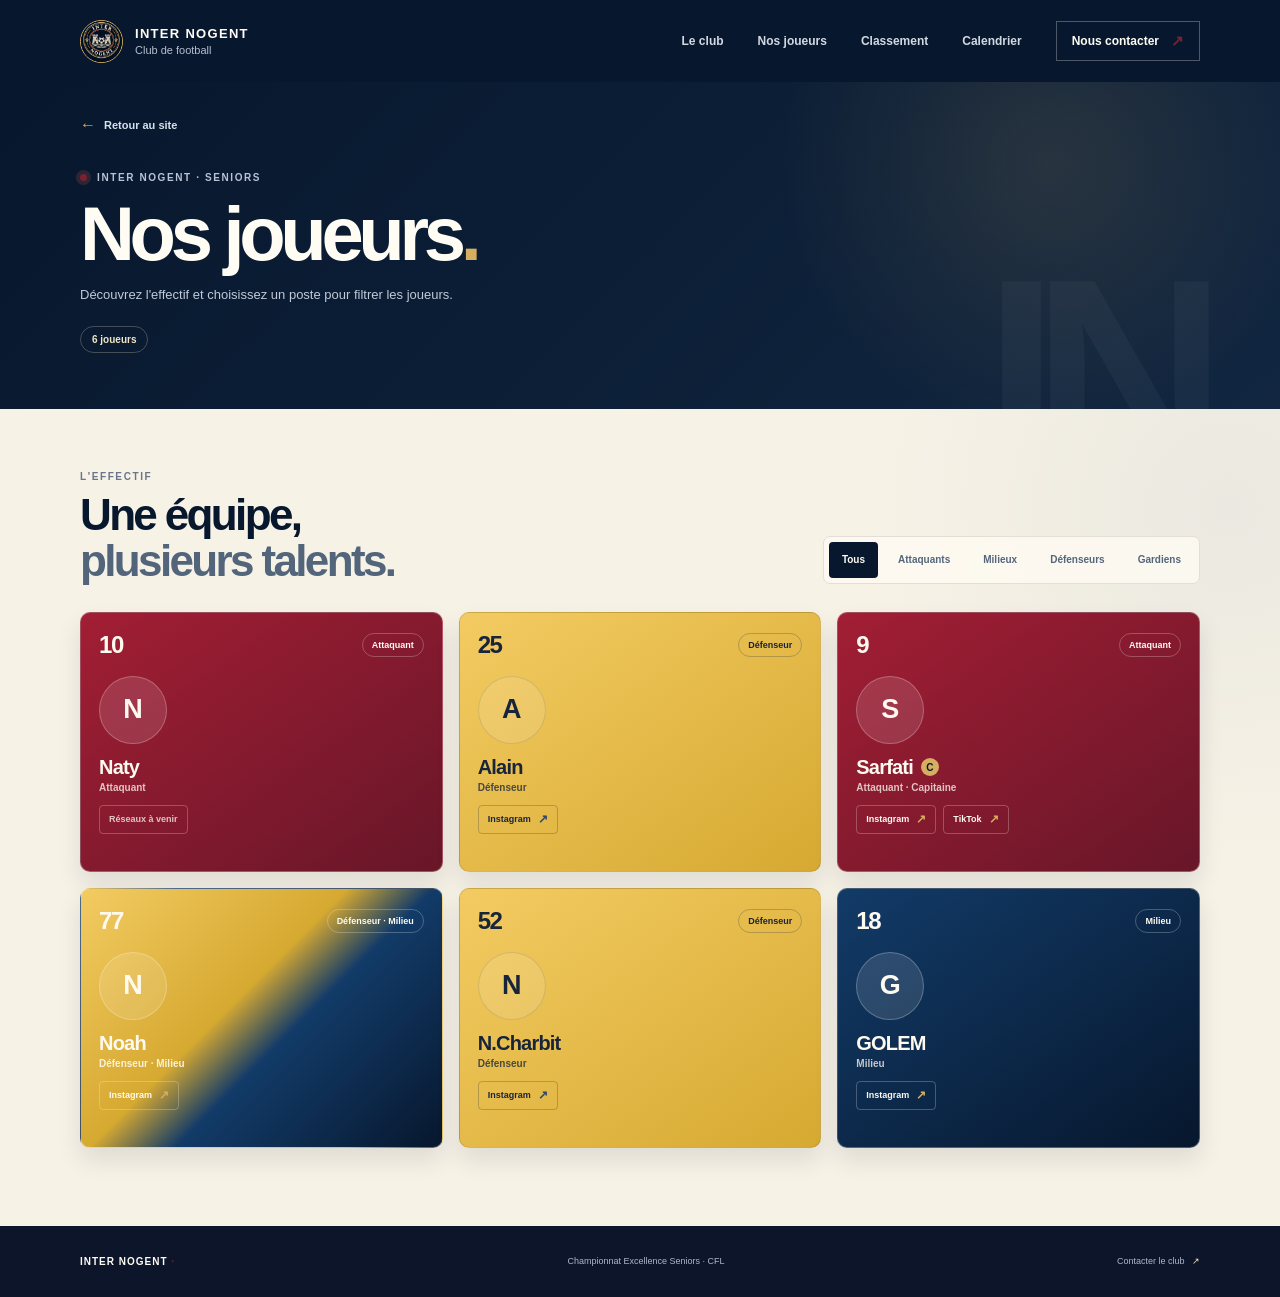
==== joueurs.html @ 614db9bd "Initial commit" ====
<!doctype html>
<html lang="fr">
  <head>
    <meta charset="utf-8" />
    <meta name="viewport" content="width=device-width, initial-scale=1" />
    <meta name="theme-color" content="#07172d" />
    <meta
      name="description"
      content="Découvrez les joueurs de l'Inter Nogent et filtrez l'effectif par poste."
    />
    <title>Nos joueurs — Inter Nogent</title>
    <link rel="stylesheet" href="styles.css" />
    <link rel="stylesheet" href="joueurs.css" />
    <script src="joueurs.js" defer></script>
  </head>
  <body>
    <header class="site-header">
      <div class="container header-content">
        <a class="brand" href="index.html#accueil" aria-label="Inter Nogent, accueil">
          <img class="brand-mark" src="image.png" alt="" />
          <span class="brand-copy">
            <span class="brand-name">INTER NOGENT</span>
            <span class="brand-caption">Club de football</span>
          </span>
        </a>
        <nav class="desktop-nav" aria-label="Navigation principale">
          <a href="index.html#club">Le club</a>
          <a href="joueurs.html" aria-current="page">Nos joueurs</a>
          <a href="index.html#classement">Classement</a>
          <a href="index.html#calendrier">Calendrier</a>
          <a class="nav-contact" href="index.html#contact">Nous contacter <span aria-hidden="true">↗</span></a>
        </nav>
        <details class="mobile-menu">
          <summary aria-label="Ouvrir le menu de navigation">
            <span></span>
            <span></span>
          </summary>
          <nav aria-label="Navigation mobile">
            <a href="index.html#club">Le club</a>
            <a href="joueurs.html" aria-current="page">Nos joueurs</a>
            <a href="index.html#classement">Classement</a>
            <a href="index.html#calendrier">Calendrier</a>
            <a href="index.html#contact">Nous contacter</a>
          </nav>
        </details>
      </div>
    </header>

    <main class="players-page">
      <section class="players-hero">
        <div class="container players-hero-content">
          <a class="players-back-link" href="index.html#accueil">
            <span aria-hidden="true">←</span> Retour au site
          </a>
          <p class="eyebrow"><span class="live-dot"></span> Inter Nogent · Seniors</p>
          <h1>Nos joueurs<span>.</span></h1>
          <p>Découvrez l'effectif et choisissez un poste pour filtrer les joueurs.</p>
          <span class="players-count" id="players-count">6 joueurs</span>
        </div>
        <div class="players-hero-decoration" aria-hidden="true">IN</div>
      </section>

      <section class="players-section" aria-labelledby="players-title">
        <div class="container">
          <div class="players-section-heading">
            <div>
              <p class="eyebrow eyebrow-dark">L'effectif</p>
              <h2 id="players-title">Une équipe,<br /><span>plusieurs talents.</span></h2>
            </div>
            <div class="player-filters" role="group" aria-label="Filtrer les joueurs par poste">
              <button class="player-filter is-active" type="button" data-filter="tous" aria-pressed="true">Tous</button>
              <button class="player-filter" type="button" data-filter="attaquant" aria-pressed="false">Attaquants</button>
              <button class="player-filter" type="button" data-filter="milieu" aria-pressed="false">Milieux</button>
              <button class="player-filter" type="button" data-filter="defenseur" aria-pressed="false">Défenseurs</button>
              <button class="player-filter" type="button" data-filter="gardien" aria-pressed="false">Gardiens</button>
            </div>
          </div>
          <p class="players-status sr-only" id="players-status" aria-live="polite">6 joueurs affichés.</p>

          <div class="players-grid" id="players-grid">
            <article class="player-card player-card--attacker" data-positions="attaquant">
              <div class="player-card-top">
                <span class="player-number">10</span>
                <span class="player-position">Attaquant</span>
              </div>
              <div class="player-portrait" aria-hidden="true"><span>N</span></div>
              <h3>Naty</h3>
              <p class="player-role">Attaquant</p>
              <div class="player-socials" aria-label="Réseaux sociaux">
                <span class="player-social-unavailable">Réseaux à venir</span>
              </div>
            </article>

            <article class="player-card player-card--defender" data-positions="defenseur">
              <div class="player-card-top">
                <span class="player-number">25</span>
                <span class="player-position">Défenseur</span>
              </div>
              <div class="player-portrait" aria-hidden="true"><span>A</span></div>
              <h3>Alain</h3>
              <p class="player-role">Défenseur</p>
              <div class="player-socials" aria-label="Réseaux sociaux">
                <a href="https://www.instagram.com/august1.94?hvrq=MWEwMHJsaXF1dmt5ZA==" target="_blank" rel="noopener noreferrer">Instagram <span aria-hidden="true">↗</span></a>
              </div>
            </article>

            <article class="player-card player-card--attacker" data-positions="attaquant">
              <div class="player-card-top">
                <span class="player-number">9</span>
                <span class="player-position">Attaquant</span>
              </div>
              <div class="player-portrait" aria-hidden="true"><span>S</span></div>
              <h3>Sarfati <span class="captain-mark" aria-label="Capitaine">C</span></h3>
              <p class="player-role">Attaquant · Capitaine</p>
              <div class="player-socials" aria-label="Réseaux sociaux">
                <a href="https://www.instagram.com/nath_srft?avpt=MWNndXpia2N0cTZvZg==" target="_blank" rel="noopener noreferrer">Instagram <span aria-hidden="true">↗</span></a>
                <a href="https://www.tiktok.com/@nathan_srft?_r=1&_t=ZN-9BhXGJKfwXO" target="_blank" rel="noopener noreferrer">TikTok <span aria-hidden="true">↗</span></a>
              </div>
            </article>

            <article class="player-card player-card--hybrid" data-positions="defenseur milieu">
              <div class="player-card-top">
                <span class="player-number">77</span>
                <span class="player-position">Défenseur · Milieu</span>
              </div>
              <div class="player-portrait" aria-hidden="true"><span>N</span></div>
              <h3>Noah</h3>
              <p class="player-role">Défenseur · Milieu</p>
              <div class="player-socials" aria-label="Réseaux sociaux">
                <a href="https://www.instagram.com/noah.ctf77?jplx=ZnFvdGJ2dzB1bzVi" target="_blank" rel="noopener noreferrer">Instagram <span aria-hidden="true">↗</span></a>
              </div>
            </article>

            <article class="player-card player-card--defender" data-positions="defenseur">
              <div class="player-card-top">
                <span class="player-number">52</span>
                <span class="player-position">Défenseur</span>
              </div>
              <div class="player-portrait" aria-hidden="true"><span>N</span></div>
              <h3>N.Charbit</h3>
              <p class="player-role">Défenseur</p>
              <div class="player-socials" aria-label="Réseaux sociaux">
                <a href="https://www.instagram.com/nathan_charbit?dmpr=ZTdjbGphamVzZ2Ix" target="_blank" rel="noopener noreferrer">Instagram <span aria-hidden="true">↗</span></a>
              </div>
            </article>

            <article class="player-card player-card--midfielder" data-positions="milieu">
              <div class="player-card-top">
                <span class="player-number">18</span>
                <span class="player-position">Milieu</span>
              </div>
              <div class="player-portrait" aria-hidden="true"><span>G</span></div>
              <h3>GOLEM</h3>
              <p class="player-role">Milieu</p>
              <div class="player-socials" aria-label="Réseaux sociaux">
                <a href="https://www.instagram.com/lior.marciano.5?hvrq=cjR2ZXg3YzlvYzZr" target="_blank" rel="noopener noreferrer">Instagram <span aria-hidden="true">↗</span></a>
              </div>
            </article>
          </div>
          <p class="players-empty" id="players-empty" hidden>Aucun joueur pour ce poste pour le moment.</p>
        </div>
      </section>
    </main>

    <footer class="site-footer">
      <div class="container footer-content">
        <a class="footer-brand" href="index.html#accueil">INTER NOGENT <span>·</span></a>
        <p>Championnat Excellence Seniors · CFL</p>
        <a href="index.html#contact">Contacter le club <span aria-hidden="true">↗</span></a>
      </div>
    </footer>
  </body>
</html>
---- styles.css ----
:root {
  color-scheme: light;
  --navy: #07172d;
  --navy-soft: #112640;
  --gold: #d6ae5f;
  --cream: #f2e6c7;
  --burgundy: #7b2132;
  --blue: #426b94;
  --blue-pale: #eaf1f8;
  --paper: #f7f2e6;
  --white: #fffcf3;
  --muted: #b8ac92;
  --line: rgba(242, 230, 199, 0.16);
  --font-body: "Avenir Next", Avenir, "Segoe UI", sans-serif;
}

* {
  box-sizing: border-box;
}

html {
  scroll-behavior: smooth;
}

body {
  margin: 0;
  background: var(--paper);
  color: var(--navy);
  font-family: var(--font-body);
  -webkit-font-smoothing: antialiased;
}

a {
  color: inherit;
  text-decoration: none;
}

button,
a,
summary {
  -webkit-tap-highlight-color: transparent;
}

a:focus-visible,
button:focus-visible,
summary:focus-visible,
.table-scroll:focus-visible {
  outline: 3px solid var(--burgundy);
  outline-offset: 4px;
}

.container {
  width: min(1120px, calc(100% - 48px));
  margin-inline: auto;
}

.site-header {
  position: relative;
  z-index: 5;
  background: var(--navy);
  color: var(--white);
}

.header-content {
  display: flex;
  min-height: 82px;
  align-items: center;
  justify-content: space-between;
}

.brand {
  display: inline-flex;
  align-items: center;
  gap: 12px;
}

.brand-mark {
  display: block;
  width: 43px;
  height: 43px;
  border: 1px solid var(--gold);
  border-radius: 50%;
  object-fit: cover;
}

.brand-copy {
  display: grid;
  gap: 3px;
}

.brand-name,
.footer-brand {
  font-size: 13px;
  font-weight: 850;
  letter-spacing: 0.1em;
}

.brand-caption {
  color: #b6bfd0;
  font-size: 11px;
}

.desktop-nav {
  display: flex;
  align-items: center;
  gap: 34px;
  color: #d3d9e3;
  font-size: 12px;
  font-weight: 600;
}

.desktop-nav a,
.footer-content a {
  transition: color 160ms ease;
}

.desktop-nav a:hover,
.footer-content a:hover {
  color: var(--cream);
}

.desktop-nav .nav-contact {
  display: inline-flex;
  min-height: 40px;
  align-items: center;
  gap: 12px;
  padding: 0 15px;
  border: 1px solid rgba(255, 255, 255, 0.28);
  color: var(--white);
}

.nav-contact span {
  color: var(--burgundy);
  font-size: 15px;
}

.mobile-menu {
  display: none;
}

.hero {
  position: relative;
  overflow: hidden;
  min-height: 605px;
  background: var(--navy);
  color: var(--white);
}

.hero-content {
  position: relative;
  display: grid;
  min-height: 605px;
  grid-template-columns: 1fr 0.9fr;
  align-items: center;
  padding-top: 20px;
  padding-bottom: 90px;
}

.hero-copy {
  position: relative;
  z-index: 2;
  max-width: 520px;
  padding-top: 12px;
}

.eyebrow {
  display: flex;
  align-items: center;
  gap: 10px;
  margin: 0 0 19px;
  color: #b9c3d6;
  font-size: 10px;
  font-weight: 800;
  letter-spacing: 0.16em;
  text-transform: uppercase;
}

.live-dot {
  width: 7px;
  height: 7px;
  border-radius: 50%;
  background: var(--burgundy);
  box-shadow: 0 0 0 4px rgba(255, 118, 94, 0.14);
}

h1,
h2,
h3,
p {
  margin-top: 0;
}

.hero h1 {
  margin-bottom: 19px;
  font-size: clamp(52px, 6.7vw, 82px);
  font-weight: 850;
  letter-spacing: -0.075em;
  line-height: 0.99;
}

.hero h1 span,
.contact h2 span {
  color: var(--cream);
}

.hero-description {
  max-width: 390px;
  margin-bottom: 27px;
  color: #c1cad8;
  font-size: 14px;
  line-height: 1.8;
}

.hero-actions {
  display: flex;
  align-items: center;
  gap: 24px;
}

.button {
  display: inline-flex;
  min-height: 48px;
  align-items: center;
  justify-content: center;
  gap: 22px;
  padding: 0 18px;
  font-size: 12px;
  font-weight: 750;
  transition: transform 160ms ease, background 160ms ease;
}

.button:hover {
  transform: translateY(-2px);
}

.button-primary {
  background: var(--blue);
  color: var(--white);
}

.button-primary:hover {
  background: #527ba5;
}

.button-primary span {
  font-size: 17px;
}

.text-link {
  color: #d4dae4;
  font-size: 11px;
  font-weight: 650;
}

.text-link span {
  margin-left: 7px;
  color: var(--burgundy);
}

.hero-art {
  position: relative;
  width: min(100%, 430px);
  aspect-ratio: 1;
  justify-self: end;
  margin: -4px 15px 0 0;
  border-radius: 50%;
  background:
    radial-gradient(ellipse at 68% 77%, rgba(214, 174, 95, 0.08) 0 30%, transparent 31%),
    linear-gradient(145deg, #18304a 5%, #10233c 48%, #091a31 75%);
}

.hero-art::before,
.hero-art::after {
  position: absolute;
  content: "";
  pointer-events: none;
}

.hero-art::before {
  inset: 7%;
  border: 1px solid rgba(255, 255, 255, 0.1);
  border-radius: 50%;
}

.hero-art::after {
  right: 3%;
  bottom: 14%;
  left: 3%;
  height: 1px;
  background: rgba(255, 255, 255, 0.14);
  transform: rotate(-35deg);
}

.art-ring {
  position: absolute;
  border: 1px solid rgba(214, 174, 95, 0.3);
  border-radius: 50%;
}

.art-ring-outer {
  inset: -5%;
}

.art-ring-inner {
  inset: 18%;
  border-color: rgba(214, 174, 95, 0.15);
}

.art-sun {
  position: absolute;
  top: 13%;
  right: 15%;
  width: 54px;
  height: 54px;
  border-radius: 50%;
  background: var(--gold);
  box-shadow: 0 0 60px rgba(214, 174, 95, 0.28);
}

.hero-logo {
  position: absolute;
  top: 12%;
  left: 12%;
  width: 76%;
  height: 76%;
  border-radius: 50%;
  object-fit: cover;
  filter: drop-shadow(0 22px 18px rgba(0, 0, 0, 0.22));
}

.art-label {
  position: absolute;
  color: var(--cream);
  font-size: 8px;
  font-weight: 800;
  letter-spacing: 0.2em;
}

.art-label-top {
  top: 9%;
  left: 21%;
}

.art-label-bottom {
  bottom: 11%;
  left: 25%;
  color: #d4c49c;
  font-size: 6px;
}

.league-ribbon {
  position: absolute;
  right: 12px;
  bottom: 31px;
  left: 12px;
  display: flex;
  width: fit-content;
  min-width: 268px;
  align-items: center;
  gap: 13px;
  padding: 13px 15px;
  border: 1px solid var(--line);
  background: rgba(255, 255, 255, 0.04);
}

.ribbon-icon {
  color: var(--burgundy);
  font-size: 23px;
}

.league-ribbon strong,
.league-ribbon small {
  display: block;
}

.league-ribbon strong {
  margin-bottom: 3px;
  font-size: 11px;
}

.league-ribbon small {
  color: #aeb8ca;
  font-size: 10px;
}

.ribbon-arrow {
  margin-left: auto;
  color: var(--cream);
}

.hero-index {
  position: absolute;
  right: 26px;
  bottom: 37px;
  color: #8995aa;
  font-size: 8px;
  font-weight: 700;
  letter-spacing: 0.16em;
  writing-mode: vertical-rl;
}

.hero-lines {
  position: absolute;
  top: -32%;
  right: 24%;
  width: 1px;
  height: 160%;
  background: rgba(255, 255, 255, 0.055);
  transform: rotate(35deg);
}

.section-padding {
  padding-block: 94px;
}

.club-intro {
  background: var(--paper);
}

.intro-grid {
  display: grid;
  grid-template-columns: 1fr 1fr;
  gap: 28px 80px;
  align-items: end;
}

.eyebrow-dark {
  color: #68748a;
}

.intro-grid h2,
.section-heading h2 {
  margin: 0;
  font-size: clamp(40px, 5vw, 57px);
  font-weight: 850;
  letter-spacing: -0.07em;
  line-height: 1;
}

.intro-grid h2 span {
  color: var(--gold);
}

.intro-copy {
  padding-bottom: 3px;
}

.intro-copy p {
  max-width: 475px;
  margin-bottom: 18px;
  color: #58647a;
  font-size: 13px;
  line-height: 1.85;
}

.underlined-link {
  display: inline-flex;
  align-items: center;
  gap: 15px;
  padding-bottom: 6px;
  border-bottom: 1px solid #aeb4bf;
  font-size: 11px;
  font-weight: 750;
}

.underlined-link span {
  color: var(--gold);
}

.club-facts {
  display: grid;
  grid-column: 1 / -1;
  grid-template-columns: repeat(3, 1fr);
  margin-top: 39px;
  border-top: 1px solid #d9d9d5;
}

.fact {
  display: flex;
  min-height: 93px;
  align-items: center;
  gap: 17px;
  border-right: 1px solid #d9d9d5;
}

.fact:last-child {
  border-right: 0;
}

.fact-number {
  color: var(--gold);
  font-size: 24px;
  font-weight: 850;
  letter-spacing: -0.06em;
}

.fact-label {
  color: #68748a;
  font-size: 10px;
  line-height: 1.55;
}

.competition {
  background: linear-gradient(
    180deg,
    var(--navy) 0%,
    #183653 24%,
    #dce4ec 68%,
    #fff 100%
  );
  color: var(--navy);
  font-family: system-ui, -apple-system, BlinkMacSystemFont, "Segoe UI", sans-serif;
}

.competition .eyebrow {
  color: #687b91;
}

.competition > .container > .section-heading .eyebrow {
  color: #dce8f4;
}

.competition > .container > .section-heading h2 {
  color: var(--white);
}

.competition .detailed-heading .eyebrow {
  color: #687b91;
}

.competition .section-tag {
  border-color: rgba(255, 255, 255, 0.28);
  background: rgba(255, 255, 255, 0.1);
  color: #edf4fb;
}

.section-heading {
  display: flex;
  align-items: end;
  justify-content: space-between;
  gap: 24px;
  margin-bottom: 35px;
}

.section-heading .eyebrow {
  margin-bottom: 15px;
}

.heading-period {
  color: var(--burgundy);
}

.section-tag {
  display: inline-flex;
  align-items: center;
  gap: 10px;
  margin-bottom: 5px;
  padding: 9px 12px;
  border: 1px solid rgba(255, 255, 255, 0.2);
  color: #d1d8e4;
  font-size: 9px;
  font-weight: 700;
  letter-spacing: 0.08em;
  text-transform: uppercase;
}

.section-tag span {
  color: var(--burgundy);
}

.table-wrap {
  overflow: hidden;
  border: 1px solid #dce5ee;
  border-top: 3px solid var(--gold);
  border-radius: 12px;
  background: linear-gradient(135deg, #fffefb 0%, #fff 24%, #fafbfc 58%, #edf0f3 100%);
  box-shadow: 0 12px 30px rgba(7, 23, 45, 0.06);
}

.table-scroll {
  overflow-x: auto;
}

.table-scroll:focus-visible {
  outline: 3px solid var(--blue);
  outline-offset: -3px;
}

.table-scroll-hint {
  display: none;
}

table {
  width: 100%;
  min-width: 930px;
  border-collapse: collapse;
  text-align: left;
}

thead {
  background: rgba(234, 241, 248, 0.78);
}

th {
  height: 49px;
  padding-inline: 8px;
  color: #435d79;
  font-size: 9px;
  font-weight: 750;
  letter-spacing: 0.08em;
  text-transform: uppercase;
  white-space: nowrap;
}

th:first-child,
td:first-child {
  width: 6%;
  padding-left: 16px;
}

th:nth-child(2),
td:nth-child(2) {
  width: 27%;
}

th:not(:nth-child(2)),
td:not(:nth-child(2)) {
  text-align: center;
}

td {
  height: 52px;
  padding-inline: 8px;
  border-top: 1px solid #edf1f5;
  color: #30465d;
  font-size: 10px;
  font-weight: 600;
}

.position-cell {
  color: #425870;
  font-weight: 750;
}

.rank-badge {
  display: inline-grid;
  width: 27px;
  height: 27px;
  place-items: center;
  border: 1px solid #dce5ee;
  border-radius: 50%;
  background: #f2f6fa;
  color: #49627c;
  font-size: 10px;
  font-weight: 850;
}

.rank-badge--gold {
  border-color: #e7cd82;
  background: linear-gradient(145deg, #fff5d5, #e8c66d);
  color: #684a13;
  box-shadow: 0 2px 6px rgba(181, 139, 43, 0.18);
}

.rank-badge--silver {
  border-color: #d1dce7;
  background: linear-gradient(145deg, #fff, #dce6ee);
  color: #425b74;
}

.rank-badge--bronze {
  border-color: #e2c2b5;
  background: linear-gradient(145deg, #fff1e9, #e8c2ad);
  color: #784b3d;
}

.points-badge {
  display: inline-flex;
  min-width: 34px;
  min-height: 25px;
  align-items: center;
  justify-content: center;
  padding-inline: 8px;
  border: 1px solid #eee1bd;
  border-radius: 99px;
  background: #fbf5e5;
  color: #60440f;
  font-size: 10px;
  font-weight: 850;
}

.team-name {
  color: #243d59;
  font-size: 11px;
  font-weight: 700;
}

.team-link {
  color: inherit;
  text-decoration: underline;
  text-decoration-color: #b7c9dc;
  text-decoration-thickness: 1px;
  text-underline-offset: 3px;
  transition: color 160ms ease, text-decoration-color 160ms ease;
}

.team-link:hover {
  color: var(--blue);
  text-decoration-color: currentColor;
}

.team-link::after {
  margin-left: 4px;
  color: var(--blue);
  content: "↗";
  font-size: 9px;
  text-decoration: none;
}

.ranking-leading .position-cell {
  color: #79550e;
}

.standings-table tbody td:nth-child(5) {
  color: #007f3f;
  font-weight: 750;
}

.standings-table tbody td:nth-child(6) {
  color: #76520f;
  font-weight: 750;
}

.standings-table tbody td:nth-child(7) {
  color: #c21e38;
  font-weight: 750;
}

.points-cell,
.metric-cell {
  color: #173f65;
  font-weight: 850;
}

.diff-positive {
  color: #007f3f;
  font-weight: 700;
}

.diff-negative {
  color: #c21e38;
  font-weight: 700;
}

.club-inter-nogent td {
  border-top-color: #d4e1ef;
  font-weight: 700;
}

.club-inter-nogent td:nth-child(2) {
  border-left: 3px solid var(--gold);
}

.club-inter-nogent .points-badge {
  border-color: #c3d6e8;
  background: #dce9f5;
  color: #264c70;
}

.self-tag {
  display: inline-flex;
  margin-left: 8px;
  padding: 3px 7px;
  border-radius: 99px;
  background: #d7e5f2;
  color: #345b80;
  font-size: 8px;
  font-weight: 750;
  text-transform: uppercase;
  white-space: nowrap;
}

.table-footer {
  display: flex;
  justify-content: space-between;
  padding: 13px 20px;
  border-top: 1px solid #e4eaf1;
  background: transparent;
  color: #60738a;
  font-size: 9px;
}

.scoring {
  padding: 17px 20px 20px;
  border-top: 1px solid #e4eaf1;
  background: transparent;
}

.scoring-title {
  margin-bottom: 12px;
  color: #536b84;
  font-size: 9px;
  font-weight: 750;
  letter-spacing: 0.13em;
  text-transform: uppercase;
}

.scoring-list {
  display: grid;
  grid-template-columns: repeat(4, 1fr);
  gap: 10px;
}

.scoring-item {
  display: flex;
  align-items: center;
  justify-content: space-between;
  gap: 12px;
  padding: 12px;
  border: 1px solid #e1e8ef;
  background: var(--white);
  color: #53657b;
  font-size: 10px;
}

.scoring-item strong {
  color: #284f76;
  font-size: 10px;
  white-space: nowrap;
}

.detailed-standings {
  margin-top: 46px;
}

.detailed-heading {
  display: flex;
  align-items: end;
  justify-content: space-between;
  gap: 24px;
  margin-bottom: 15px;
}

.detailed-heading .eyebrow {
  margin-bottom: 10px;
}

.detailed-heading h3 {
  margin-bottom: 0;
  color: var(--navy);
  font-size: clamp(24px, 3vw, 32px);
  font-weight: 850;
  letter-spacing: -0.055em;
}

.sort-controls {
  display: flex;
  gap: 6px;
  padding: 5px;
  border: 1px solid #dce5ee;
  border-radius: 9px;
  background: var(--blue-pale);
}

.sort-button {
  display: grid;
  min-width: 175px;
  gap: 4px;
  padding: 10px 12px;
  border: 1px solid transparent;
  border-radius: 6px;
  background: transparent;
  color: #49627c;
  cursor: pointer;
  font: inherit;
  text-align: left;
  transition: background 160ms ease, border-color 160ms ease, color 160ms ease;
}

.sort-button span {
  font-size: 11px;
  font-weight: 800;
}

.sort-button small {
  color: #6d8197;
  font-size: 9px;
}

.sort-button[aria-pressed="true"] {
  border-color: #d6e0eb;
  background: var(--white);
  color: #183d62;
  box-shadow: 0 2px 6px rgba(7, 23, 45, 0.06);
}

.sort-button[aria-pressed="true"] small {
  color: #54708c;
}

.sort-button:hover {
  color: var(--navy);
}

.sort-status {
  margin-bottom: 10px;
  color: #687b91;
  font-size: 10px;
}

.detailed-table {
  min-width: 560px;
}

.detailed-table th:first-child,
.detailed-table td:first-child {
  width: 10%;
}

.detailed-table th:nth-child(2),
.detailed-table td:nth-child(2) {
  width: 52%;
}

.detailed-table th:nth-child(3),
.detailed-table td:nth-child(3),
.detailed-table th:nth-child(4),
.detailed-table td:nth-child(4) {
  width: 19%;
}

.calendar {
  background: var(--paper);
}

.section-tag-light {
  border-color: #d9d9d5;
  color: #68748a;
}

.calendar-list {
  display: grid;
  gap: 10px;
}

.calendar-event {
  display: grid;
  grid-template-columns: 84px minmax(0, 1fr) 110px;
  align-items: center;
  gap: 18px;
  padding: 14px 18px;
  border: 1px solid #dce5ee;
  border-radius: 10px;
  background: var(--white);
  box-shadow: 0 5px 16px rgba(7, 23, 45, 0.035);
  transition: transform 160ms ease, box-shadow 160ms ease, border-color 160ms ease;
}

.calendar-event--result {
  border-left: 4px solid var(--gold);
  color: inherit;
  text-decoration: none;
}

.calendar-event--result:hover {
  border-color: var(--gold);
  box-shadow: 0 9px 22px rgba(7, 23, 45, 0.1);
  transform: translateY(-2px);
}

.calendar-event--next {
  position: relative;
  overflow: hidden;
  border: 1px solid rgba(214, 174, 95, 0.72);
  border-left: 4px solid var(--gold);
  background: linear-gradient(105deg, #fff 0%, #fff 67%, #f4eddd 100%);
  animation: next-match-pulse 2.8s ease-in-out infinite;
}

.calendar-event--training {
  border-left: 4px solid #7894af;
  background: linear-gradient(105deg, #f8fbfd 0%, #fff 72%, #edf4f8 100%);
}

.calendar-event--training .event-date {
  border-color: #cbd9e5;
  background: #eef4f8;
}

.calendar-event--next::after {
  content: "";
  position: absolute;
  top: -35%;
  bottom: -35%;
  width: 32%;
  background: linear-gradient(90deg, transparent, rgba(214, 174, 95, 0.18), transparent);
  transform: translateX(-180%) rotate(12deg);
  animation: next-match-shine 3.6s ease-in-out infinite;
  pointer-events: none;
}

.event-versus {
  display: inline-flex;
  min-width: 34px;
  justify-content: center;
  padding: 5px 7px;
  border-radius: 99px;
  background: var(--burgundy);
  color: var(--white);
  font-size: 9px;
  letter-spacing: 0.08em;
  box-shadow: 0 4px 12px rgba(123, 33, 50, 0.18);
}

@keyframes next-match-pulse {
  0%,
  100% {
    box-shadow: 0 5px 16px rgba(7, 23, 45, 0.035);
  }
  50% {
    box-shadow: 0 9px 28px rgba(214, 174, 95, 0.24);
  }
}

@keyframes next-match-shine {
  0%,
  38% {
    transform: translateX(-180%) rotate(12deg);
  }
  68%,
  100% {
    transform: translateX(520%) rotate(12deg);
  }
}

.event-badge--next {
  border-color: #dcc68e;
  background: var(--navy);
  color: var(--white);
}

.event-date {
  display: grid;
  width: 72px;
  height: 76px;
  align-content: center;
  justify-items: center;
  border: 1px solid #dce5ee;
  border-radius: 8px;
  background: var(--blue-pale);
  color: #284663;
  line-height: 1.15;
}

.event-weekday {
  color: #5e748d;
  font-size: 8px;
  font-weight: 750;
  text-transform: uppercase;
}

.event-date strong {
  margin-block: 3px;
  color: var(--navy);
  font-size: 25px;
  letter-spacing: -0.06em;
}

.event-month {
  color: #5e748d;
  font-size: 8px;
  font-weight: 650;
}

.event-info {
  min-width: 0;
}

.event-label {
  display: block;
  margin-bottom: 5px;
  color: #557492;
  font-size: 8px;
  font-weight: 800;
  letter-spacing: 0.12em;
  text-transform: uppercase;
}

.event-info h3 {
  display: flex;
  flex-wrap: wrap;
  align-items: center;
  gap: 8px;
  margin-bottom: 5px;
  color: #203b58;
  font-size: 15px;
  font-weight: 800;
  letter-spacing: -0.025em;
}

.event-score {
  display: inline-flex;
  padding: 4px 8px;
  border: 1px solid var(--gold);
  border-radius: 6px;
  background: var(--navy);
  color: var(--white);
  font-size: 12px;
  letter-spacing: 0;
  animation: club-score-pulse 2.2s ease-in-out 2;
}

@keyframes club-score-pulse {
  0%,
  100% {
    border-color: var(--gold);
    box-shadow: 0 0 0 0 rgba(214, 174, 95, 0);
  }

  50% {
    border-color: var(--burgundy);
    box-shadow: 0 0 0 4px rgba(123, 33, 50, 0.12);
  }
}

.event-info p {
  margin-bottom: 0;
  color: #68748a;
  font-size: 11px;
  line-height: 1.7;
}

.event-badge {
  justify-self: end;
  padding: 8px 11px;
  border: 1px solid #dce5ee;
  border-radius: 99px;
  background: var(--blue-pale);
  color: #355b80;
  font-size: 10px;
  font-weight: 800;
  text-align: center;
  white-space: nowrap;
}

.event-badge--result {
  border-color: #e7d8b8;
  background: #f7f0e2;
  color: #78551b;
}

.contact {
  position: relative;
  overflow: hidden;
  background: var(--navy-soft);
  color: var(--white);
}

.contact-content {
  position: relative;
  z-index: 1;
  display: grid;
  grid-template-columns: 1.2fr 0.8fr;
  align-items: end;
  gap: 50px;
}

.contact h2 {
  margin-bottom: 0;
  font-size: clamp(40px, 5vw, 57px);
  font-weight: 850;
  letter-spacing: -0.07em;
  line-height: 1.06;
}

.contact-note {
  padding-bottom: 5px;
}

.contact-note p {
  max-width: 280px;
  margin-bottom: 17px;
  color: #c1cad8;
  font-size: 12px;
  line-height: 1.8;
}

.contact-instagram {
  display: inline-flex;
  min-height: 42px;
  align-items: center;
  gap: 12px;
  padding: 0 13px;
  border: 1px solid rgba(242, 230, 199, 0.32);
  color: var(--white);
  font-size: 11px;
  font-weight: 750;
  transition: border-color 160ms ease, background 160ms ease;
}

.contact-instagram:hover {
  border-color: var(--gold);
  background: rgba(214, 174, 95, 0.1);
}

.contact-instagram span {
  color: var(--gold);
  font-size: 15px;
}

.contact-decoration {
  position: absolute;
  right: -15px;
  bottom: -123px;
  color: rgba(255, 255, 255, 0.035);
  font-size: 370px;
  font-weight: 900;
  letter-spacing: -0.1em;
  line-height: 1;
  pointer-events: none;
}

.site-footer {
  background: #0c1529;
  color: #aeb8ca;
}

.footer-content {
  display: flex;
  min-height: 71px;
  align-items: center;
  justify-content: space-between;
  gap: 20px;
  font-size: 9px;
}

.footer-brand {
  color: var(--white);
  font-size: 10px;
}

.footer-brand span {
  color: var(--burgundy);
}

.footer-content p {
  margin: 0;
}

.footer-content a:last-child span {
  margin-left: 5px;
  color: var(--cream);
}

.sr-only {
  position: absolute;
  width: 1px;
  height: 1px;
  overflow: hidden;
  clip: rect(0, 0, 0, 0);
  white-space: nowrap;
  clip-path: inset(50%);
}

@media (max-width: 760px) {
  .container {
    width: min(100% - 36px, 560px);
  }

  .header-content {
    min-height: 72px;
  }

  .desktop-nav {
    display: none;
  }

  .mobile-menu {
    position: relative;
    display: block;
  }

  .mobile-menu summary {
    display: grid;
    width: 42px;
    height: 42px;
    align-content: center;
    justify-items: center;
    gap: 6px;
    border: 1px solid rgba(255, 255, 255, 0.3);
    list-style: none;
    cursor: pointer;
  }

  .mobile-menu summary::-webkit-details-marker {
    display: none;
  }

  .mobile-menu summary span {
    width: 17px;
    height: 1px;
    background: var(--white);
  }

  .mobile-menu nav {
    position: absolute;
    top: 51px;
    right: 0;
    display: grid;
    width: 190px;
    gap: 0;
    padding: 8px 15px;
    border: 1px solid var(--line);
    background: var(--navy);
    box-shadow: 0 12px 30px rgba(0, 0, 0, 0.25);
  }

  .mobile-menu nav a {
    padding: 13px 2px;
    border-bottom: 1px solid var(--line);
    color: #d3d9e3;
    font-size: 12px;
  }

  .mobile-menu nav a:last-child {
    border-bottom: 0;
  }

  .hero,
  .hero-content {
    min-height: 690px;
  }

  .hero-content {
    grid-template-columns: 1fr;
    align-content: start;
    padding-top: 61px;
    padding-bottom: 110px;
  }

  .hero-copy {
    max-width: 420px;
    padding-top: 0;
  }

  .hero h1 {
    font-size: clamp(56px, 12vw, 78px);
  }

  .hero-description {
    max-width: 355px;
    font-size: 13px;
  }

  .hero-art {
    position: absolute;
    top: 300px;
    right: -64px;
    width: min(64vw, 330px);
    margin: 0;
    opacity: 0.32;
  }

  .league-ribbon {
    bottom: 25px;
    left: 0;
    min-width: 250px;
  }

  .hero-index {
    right: 12px;
    bottom: 31px;
  }

  .section-padding {
    padding-block: 70px;
  }

  .intro-grid {
    grid-template-columns: 1fr;
    gap: 24px;
  }

  .intro-grid h2,
  .section-heading h2,
  .contact h2 {
    font-size: clamp(42px, 10vw, 55px);
  }

  .intro-copy {
    max-width: 510px;
  }

  .club-facts {
    margin-top: 20px;
  }

  .fact {
    min-height: 84px;
    gap: 9px;
  }

  .fact-number {
    font-size: 19px;
  }

  .fact-label {
    font-size: 9px;
  }

  .section-heading {
    align-items: start;
    flex-direction: column;
    gap: 17px;
    margin-bottom: 25px;
  }

  .section-heading .eyebrow {
    margin-bottom: 12px;
  }

  .table-scroll-hint {
    display: block;
    margin: 8px 12px 0;
    color: #687b91;
    font-size: 9px;
  }

  .standings-table th:first-child,
  .standings-table td:first-child,
  .detailed-table th:first-child,
  .detailed-table td:first-child {
    position: sticky;
    left: 0;
    z-index: 1;
    box-shadow: 1px 0 0 #dce5ee;
  }

  .standings-table th:first-child,
  .standings-table td:first-child {
    width: 48px;
    min-width: 48px;
  }

  .standings-table th:nth-child(2),
  .standings-table td:nth-child(2) {
    position: sticky;
    left: 48px;
    z-index: 1;
    width: 180px;
    min-width: 180px;
    background: var(--white);
    box-shadow: 1px 0 0 #dce5ee;
  }

  .detailed-table {
    min-width: 420px;
    table-layout: fixed;
  }

  .detailed-table th:first-child,
  .detailed-table td:first-child {
    width: 38px;
    min-width: 38px;
  }

  .detailed-table th:nth-child(2),
  .detailed-table td:nth-child(2) {
    position: sticky;
    left: 38px;
    z-index: 1;
    width: 170px;
    min-width: 170px;
    background: var(--white);
    box-shadow: 1px 0 0 #dce5ee;
  }

  .standings-table thead th:first-child,
  .detailed-table thead th:first-child {
    z-index: 3;
    background: var(--blue-pale);
  }

  .standings-table thead th:nth-child(2),
  .detailed-table thead th:nth-child(2) {
    z-index: 2;
    background: var(--blue-pale);
  }

  .standings-table tbody td:first-child,
  .detailed-table tbody td:first-child {
    z-index: 2;
    background: var(--white);
  }

  .standings-table tbody td:nth-child(2),
  .detailed-table tbody td:nth-child(2) {
    z-index: 1;
    background: var(--white);
  }

  .standings-table tbody td:first-child,
  .standings-table tbody td:nth-child(2),
  .detailed-table tbody td:first-child,
  .detailed-table tbody td:nth-child(2) {
    position: sticky;
  }

  .table-footer {
    flex-direction: column;
    gap: 5px;
    padding: 11px 13px;
    font-size: 8px;
  }

  th:first-child,
  td:first-child {
    padding-left: 13px;
  }

  .scoring {
    padding-inline: 12px;
  }

  .scoring-list {
    grid-template-columns: repeat(2, 1fr);
  }

  .detailed-heading {
    align-items: stretch;
    flex-direction: column;
    gap: 14px;
  }

  .sort-controls {
    display: grid;
    width: 100%;
    grid-template-columns: repeat(2, minmax(0, 1fr));
  }

  .sort-button {
    min-width: 0;
    padding-inline: 9px;
  }

  .sort-button small {
    line-height: 1.4;
  }

  .calendar-event {
    grid-template-columns: 66px minmax(0, 1fr);
    gap: 12px;
    padding: 12px;
  }

  .event-date {
    grid-row: 1 / span 2;
    width: 62px;
    height: 72px;
  }

  .event-info h3 {
    gap: 6px;
    font-size: 13px;
  }

  .event-info p {
    font-size: 10px;
  }

  .event-badge {
    grid-column: 2;
    grid-row: 2;
    justify-self: start;
    margin-top: -6px;
  }

  .contact-content {
    grid-template-columns: 1fr;
    gap: 30px;
  }

  .contact-decoration {
    right: -25px;
    bottom: -68px;
    font-size: 230px;
  }

  .footer-content {
    min-height: 86px;
    flex-wrap: wrap;
    justify-content: space-between;
    gap: 5px 15px;
    padding-block: 17px;
  }

  .footer-content p {
    order: 1;
    width: 100%;
  }
}

@media (max-width: 390px) {
  .container {
    width: calc(100% - 30px);
  }

  .hero-actions {
    align-items: flex-start;
    flex-direction: column;
    gap: 16px;
  }

  .hero,
  .hero-content {
    min-height: 730px;
  }

  .hero-art {
    top: 360px;
  }

  .club-facts {
    grid-template-columns: 1fr;
  }

  .fact {
    min-height: 67px;
    border-right: 0;
    border-bottom: 1px solid #d9d9d5;
  }

  .fact:last-child {
    border-bottom: 0;
  }

  .calendar-event {
    grid-template-columns: 58px minmax(0, 1fr);
    gap: 9px;
    padding: 10px;
  }

  .sort-controls {
    gap: 3px;
    padding: 3px;
  }

  .sort-button {
    padding: 8px 7px;
  }

  .sort-button span {
    font-size: 10px;
  }

  .sort-button small {
    font-size: 8px;
  }

  .event-date {
    width: 56px;
  }

  .event-info h3 {
    font-size: 12px;
  }

  .event-badge {
    font-size: 9px;
  }
}

@media (prefers-reduced-motion: reduce) {
  *,
  *::before,
  *::after {
    scroll-behavior: auto !important;
    transition-duration: 0.01ms !important;
  }

  .event-score {
    animation: none;
  }
}
---- joueurs.css ----
.players-hero {
  position: relative;
  overflow: hidden;
  padding: 34px 0 56px;
  background:
    radial-gradient(circle at 82% 25%, rgba(214, 174, 95, 0.13), transparent 25%),
    linear-gradient(135deg, var(--navy), var(--navy-soft));
  color: var(--white);
}

.players-hero-content {
  position: relative;
  z-index: 1;
}

.players-back-link {
  display: inline-flex;
  align-items: center;
  gap: 8px;
  margin-bottom: 38px;
  color: #d7e2ee;
  font-size: 11px;
  font-weight: 700;
}

.players-back-link span {
  color: var(--gold);
  font-size: 16px;
}

.players-hero .eyebrow {
  margin-bottom: 13px;
}

.players-hero h1 {
  margin: 0 0 12px;
  font-size: clamp(48px, 7vw, 76px);
  font-weight: 850;
  letter-spacing: -0.07em;
  line-height: 1;
}

.players-hero h1 span {
  color: var(--gold);
}

.players-hero-content > p:not(.eyebrow) {
  max-width: 430px;
  margin-bottom: 20px;
  color: #c1cad8;
  font-size: 13px;
  line-height: 1.7;
}

.players-count {
  display: inline-flex;
  padding: 7px 11px;
  border: 1px solid rgba(242, 230, 199, 0.25);
  border-radius: 99px;
  color: var(--cream);
  font-size: 10px;
  font-weight: 750;
}

.players-hero-decoration {
  position: absolute;
  right: max(20px, calc((100vw - 1120px) / 2));
  bottom: -100px;
  color: rgba(255, 255, 255, 0.035);
  font-size: 270px;
  font-weight: 900;
  letter-spacing: -0.1em;
  line-height: 1;
  pointer-events: none;
}

.players-section {
  min-height: 500px;
  padding: 62px 0 78px;
  background:
    radial-gradient(circle at 96% 12%, rgba(66, 107, 148, 0.07), transparent 25%),
    var(--paper);
}

.players-section-heading {
  display: flex;
  align-items: end;
  justify-content: space-between;
  gap: 28px;
  margin-bottom: 28px;
}

.players-section-heading .eyebrow {
  margin-bottom: 10px;
}

.players-section-heading h2 {
  margin: 0;
  color: var(--navy);
  font-size: clamp(32px, 4vw, 44px);
  font-weight: 850;
  letter-spacing: -0.06em;
  line-height: 1.04;
}

.players-section-heading h2 span {
  color: #52657b;
}

.player-filters {
  display: flex;
  flex-wrap: wrap;
  justify-content: flex-end;
  gap: 7px;
  padding: 5px;
  border: 1px solid #e1dfd7;
  border-radius: 7px;
  background: rgba(255, 252, 243, 0.8);
}

.player-filter {
  min-height: 36px;
  padding: 0 13px;
  border: 0;
  border-radius: 4px;
  background: transparent;
  color: #53667c;
  font: inherit;
  font-size: 10px;
  font-weight: 750;
  cursor: pointer;
  transition: background 160ms ease, color 160ms ease;
}

.player-filter:hover {
  background: #e9e5db;
}

.player-filter.is-active {
  background: var(--navy);
  color: var(--white);
}

.players-grid {
  display: grid;
  grid-template-columns: repeat(3, minmax(0, 1fr));
  gap: 16px;
}

.player-card {
  --card-foreground: #fffaf0;
  --card-muted: rgba(255, 250, 240, 0.76);
  --card-border: rgba(255, 255, 255, 0.24);
  min-height: 260px;
  padding: 18px;
  border: 1px solid var(--card-border);
  border-radius: 10px;
  background: var(--card-background);
  color: var(--card-foreground);
  box-shadow: 0 12px 25px rgba(7, 23, 45, 0.1);
  transition: transform 180ms ease, box-shadow 180ms ease;
}

.player-card:hover {
  transform: translateY(-4px);
  box-shadow: 0 18px 34px rgba(7, 23, 45, 0.17);
}

.player-card[hidden] {
  display: none;
}

.player-card--attacker {
  --card-background: linear-gradient(145deg, #a21e34, #681629);
}

.player-card--midfielder {
  --card-background: linear-gradient(145deg, #123b68, #07172d);
}

.player-card--goalkeeper {
  --card-background: linear-gradient(145deg, #7a45a3, #452064);
}

.player-card--defender {
  --card-background: linear-gradient(145deg, #f3cb62, #d6a931);
  --card-foreground: #17243a;
  --card-muted: rgba(23, 36, 58, 0.76);
  --card-border: rgba(23, 36, 58, 0.12);
}

.player-card--defender .player-position,
.player-card--defender .player-socials a {
  border-color: rgba(23, 36, 58, 0.24);
}

.player-card--hybrid {
  --card-background: linear-gradient(135deg, #f3cb62 0%, #d6a931 43%, #123b68 57%, #07172d 100%);
  --card-foreground: #fffaf0;
  --card-muted: rgba(255, 250, 240, 0.88);
}

.player-card-top {
  display: flex;
  align-items: center;
  justify-content: space-between;
  gap: 8px;
}

.player-number {
  font-size: 24px;
  font-weight: 900;
  letter-spacing: -0.06em;
}

.player-position {
  padding: 6px 9px;
  border: 1px solid var(--card-border);
  border-radius: 99px;
  color: var(--card-foreground);
  font-size: 9px;
  font-weight: 750;
}

.player-portrait {
  display: grid;
  width: 68px;
  height: 68px;
  margin: 17px 0 12px;
  place-items: center;
  border: 1px solid var(--card-border);
  border-radius: 50%;
  background: rgba(255, 255, 255, 0.12);
  color: var(--card-foreground);
}

.player-portrait span {
  font-size: 27px;
  font-weight: 850;
}

.player-card h3 {
  display: flex;
  align-items: center;
  gap: 8px;
  margin: 0 0 3px;
  font-size: 20px;
  font-weight: 850;
  letter-spacing: -0.04em;
}

.captain-mark {
  display: inline-grid;
  width: 18px;
  height: 18px;
  place-items: center;
  border-radius: 50%;
  background: var(--gold);
  color: var(--navy);
  font-size: 10px;
  letter-spacing: 0;
}

.player-role {
  margin: 0 0 12px;
  color: var(--card-muted);
  font-size: 10px;
  font-weight: 650;
}

.player-socials {
  display: flex;
  flex-wrap: wrap;
  gap: 7px;
}

.player-socials a,
.player-social-unavailable {
  display: inline-flex;
  min-height: 29px;
  align-items: center;
  gap: 7px;
  padding: 0 9px;
  border: 1px solid var(--card-border);
  border-radius: 4px;
  color: var(--card-foreground);
  font-size: 9px;
  font-weight: 750;
}

.player-socials a:hover {
  background: rgba(255, 255, 255, 0.13);
}

.player-socials a span {
  color: var(--gold);
  font-size: 12px;
}

.player-card--defender .player-socials a span {
  color: #314a6a;
}

.player-social-unavailable {
  color: var(--card-muted);
  font-weight: 600;
}

.players-empty {
  padding: 32px;
  border: 1px dashed #c9c4b8;
  color: #53667c;
  font-size: 13px;
  text-align: center;
}

@media (max-width: 760px) {
  .players-hero {
    padding: 25px 0 42px;
  }

  .players-back-link {
    margin-bottom: 29px;
  }

  .players-section {
    padding: 48px 0 58px;
  }

  .players-section-heading {
    align-items: flex-start;
    flex-direction: column;
    gap: 20px;
  }

  .player-filters {
    justify-content: flex-start;
  }

  .players-grid {
    grid-template-columns: repeat(2, minmax(0, 1fr));
    gap: 11px;
  }

  .player-card {
    padding: 14px;
  }

  .player-position {
    font-size: 8px;
  }
}

@media (max-width: 430px) {
  .players-grid {
    grid-template-columns: 1fr;
  }
}

@media (prefers-reduced-motion: reduce) {
  .player-card {
    transition: none;
  }
}
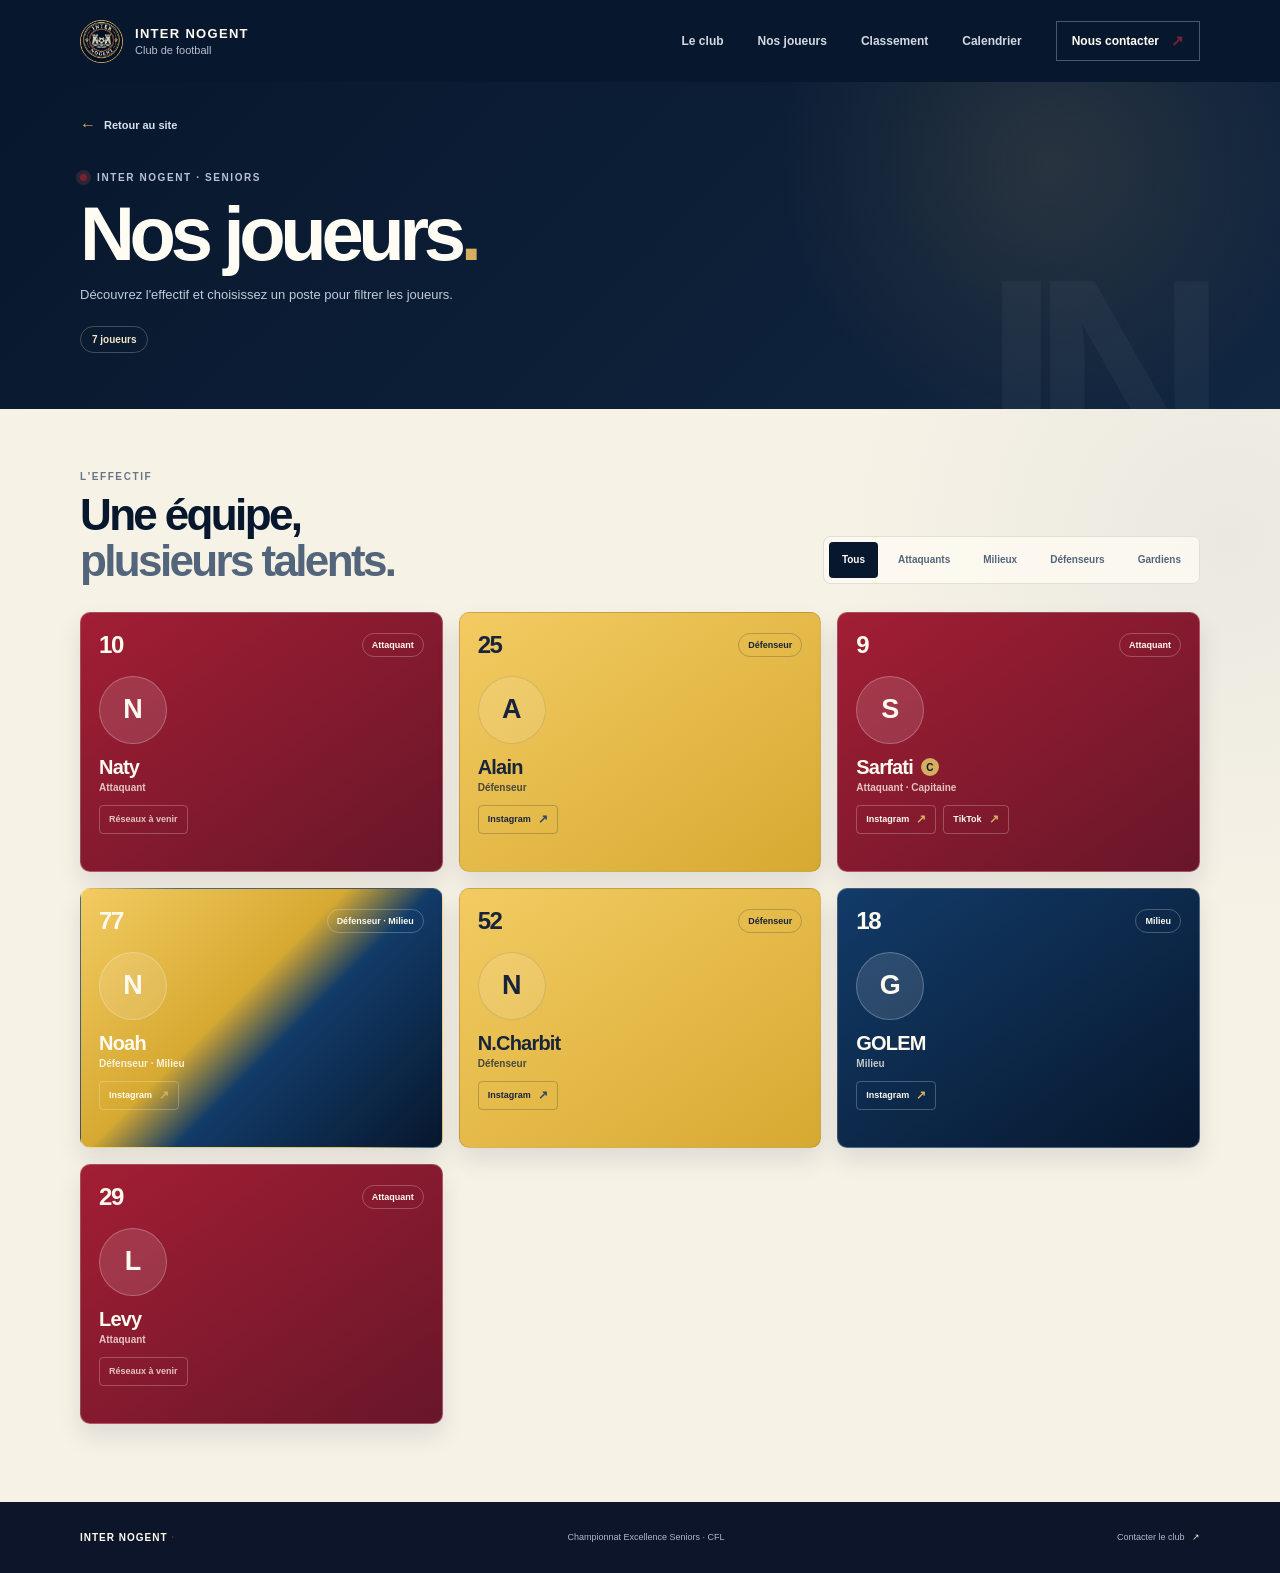
==== commit 720cd71a: "Mettre a jour le match et l'effectif Co-authored-by: Copilot <223556219+Copilot@users.noreply.github" ====
--- a/joueurs.html
+++ b/joueurs.html
@@ -55,7 +55,7 @@
           <p class="eyebrow"><span class="live-dot"></span> Inter Nogent · Seniors</p>
           <h1>Nos joueurs<span>.</span></h1>
           <p>Découvrez l'effectif et choisissez un poste pour filtrer les joueurs.</p>
-          <span class="players-count" id="players-count">6 joueurs</span>
+          <span class="players-count" id="players-count">7 joueurs</span>
         </div>
         <div class="players-hero-decoration" aria-hidden="true">IN</div>
       </section>
@@ -75,7 +75,7 @@
               <button class="player-filter" type="button" data-filter="gardien" aria-pressed="false">Gardiens</button>
             </div>
           </div>
-          <p class="players-status sr-only" id="players-status" aria-live="polite">6 joueurs affichés.</p>
+          <p class="players-status sr-only" id="players-status" aria-live="polite">7 joueurs affichés.</p>
 
           <div class="players-grid" id="players-grid">
             <article class="player-card player-card--attacker" data-positions="attaquant">
@@ -156,6 +156,19 @@
                 <a href="https://www.instagram.com/lior.marciano.5?hvrq=cjR2ZXg3YzlvYzZr" target="_blank" rel="noopener noreferrer">Instagram <span aria-hidden="true">↗</span></a>
               </div>
             </article>
+
+            <article class="player-card player-card--attacker" data-positions="attaquant">
+              <div class="player-card-top">
+                <span class="player-number">29</span>
+                <span class="player-position">Attaquant</span>
+              </div>
+              <div class="player-portrait" aria-hidden="true"><span>L</span></div>
+              <h3>Levy</h3>
+              <p class="player-role">Attaquant</p>
+              <div class="player-socials" aria-label="Réseaux sociaux">
+                <span class="player-social-unavailable">Réseaux à venir</span>
+              </div>
+            </article>
           </div>
           <p class="players-empty" id="players-empty" hidden>Aucun joueur pour ce poste pour le moment.</p>
         </div>
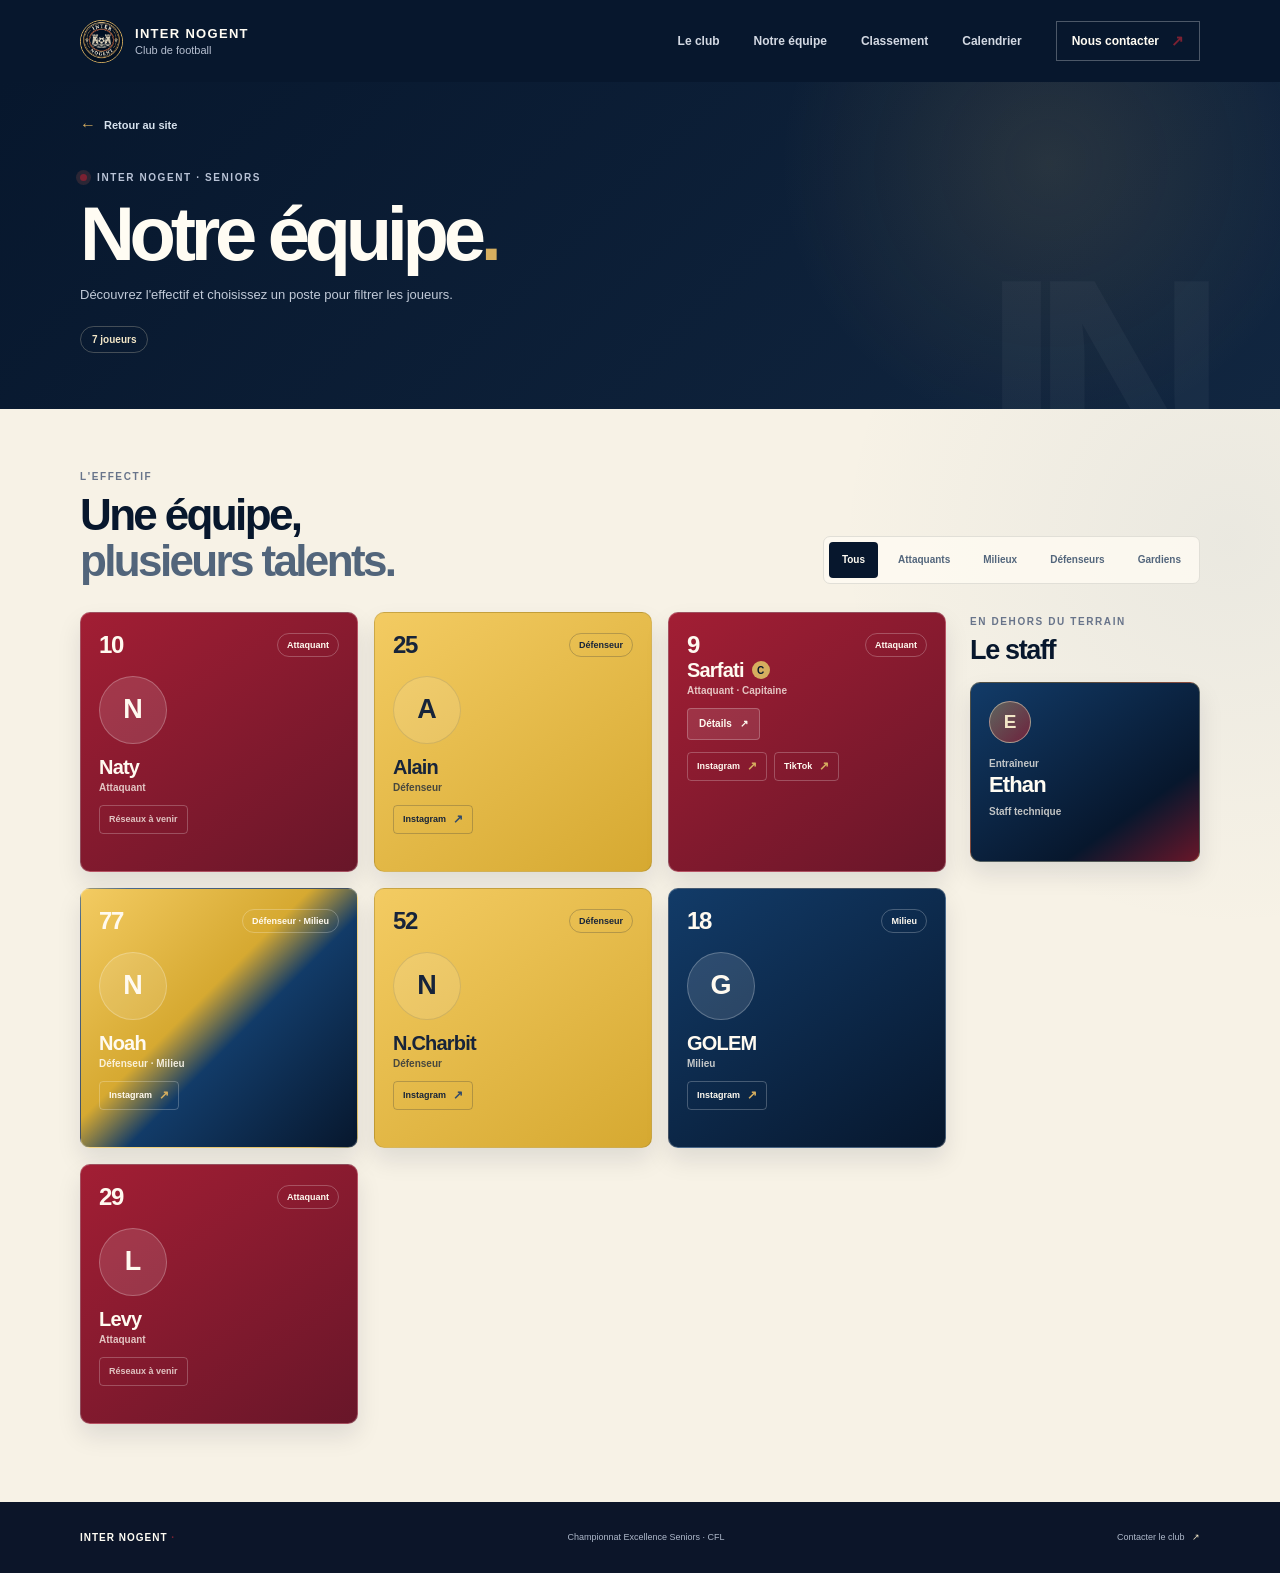
==== commit 6430131a: "Publier la nouvelle équipe et la fiche de Sarfati Co-authored-by: Copilot <223556219+Copilot@users.n" ====
--- a/joueurs.html
+++ b/joueurs.html
@@ -6,9 +6,9 @@
     <meta name="theme-color" content="#07172d" />
     <meta
       name="description"
-      content="Découvrez les joueurs de l'Inter Nogent et filtrez l'effectif par poste."
+      content="Découvrez l'équipe de l'Inter Nogent, ses joueurs et son staff."
     />
-    <title>Nos joueurs — Inter Nogent</title>
+    <title>Notre équipe — Inter Nogent</title>
     <link rel="stylesheet" href="styles.css" />
     <link rel="stylesheet" href="joueurs.css" />
     <script src="joueurs.js" defer></script>
@@ -25,7 +25,7 @@
         </a>
         <nav class="desktop-nav" aria-label="Navigation principale">
           <a href="index.html#club">Le club</a>
-          <a href="joueurs.html" aria-current="page">Nos joueurs</a>
+          <a href="joueurs.html" aria-current="page">Notre équipe</a>
           <a href="index.html#classement">Classement</a>
           <a href="index.html#calendrier">Calendrier</a>
           <a class="nav-contact" href="index.html#contact">Nous contacter <span aria-hidden="true">↗</span></a>
@@ -37,7 +37,7 @@
           </summary>
           <nav aria-label="Navigation mobile">
             <a href="index.html#club">Le club</a>
-            <a href="joueurs.html" aria-current="page">Nos joueurs</a>
+            <a href="joueurs.html" aria-current="page">Notre équipe</a>
             <a href="index.html#classement">Classement</a>
             <a href="index.html#calendrier">Calendrier</a>
             <a href="index.html#contact">Nous contacter</a>
@@ -53,7 +53,7 @@
             <span aria-hidden="true">←</span> Retour au site
           </a>
           <p class="eyebrow"><span class="live-dot"></span> Inter Nogent · Seniors</p>
-          <h1>Nos joueurs<span>.</span></h1>
+          <h1>Notre équipe<span>.</span></h1>
           <p>Découvrez l'effectif et choisissez un poste pour filtrer les joueurs.</p>
           <span class="players-count" id="players-count">7 joueurs</span>
         </div>
@@ -77,100 +77,116 @@
           </div>
           <p class="players-status sr-only" id="players-status" aria-live="polite">7 joueurs affichés.</p>
 
-          <div class="players-grid" id="players-grid">
-            <article class="player-card player-card--attacker" data-positions="attaquant">
-              <div class="player-card-top">
-                <span class="player-number">10</span>
-                <span class="player-position">Attaquant</span>
-              </div>
-              <div class="player-portrait" aria-hidden="true"><span>N</span></div>
-              <h3>Naty</h3>
-              <p class="player-role">Attaquant</p>
-              <div class="player-socials" aria-label="Réseaux sociaux">
-                <span class="player-social-unavailable">Réseaux à venir</span>
-              </div>
-            </article>
-
-            <article class="player-card player-card--defender" data-positions="defenseur">
-              <div class="player-card-top">
-                <span class="player-number">25</span>
-                <span class="player-position">Défenseur</span>
-              </div>
-              <div class="player-portrait" aria-hidden="true"><span>A</span></div>
-              <h3>Alain</h3>
-              <p class="player-role">Défenseur</p>
-              <div class="player-socials" aria-label="Réseaux sociaux">
-                <a href="https://www.instagram.com/august1.94?hvrq=MWEwMHJsaXF1dmt5ZA==" target="_blank" rel="noopener noreferrer">Instagram <span aria-hidden="true">↗</span></a>
-              </div>
-            </article>
-
-            <article class="player-card player-card--attacker" data-positions="attaquant">
-              <div class="player-card-top">
-                <span class="player-number">9</span>
-                <span class="player-position">Attaquant</span>
-              </div>
-              <div class="player-portrait" aria-hidden="true"><span>S</span></div>
-              <h3>Sarfati <span class="captain-mark" aria-label="Capitaine">C</span></h3>
-              <p class="player-role">Attaquant · Capitaine</p>
-              <div class="player-socials" aria-label="Réseaux sociaux">
-                <a href="https://www.instagram.com/nath_srft?avpt=MWNndXpia2N0cTZvZg==" target="_blank" rel="noopener noreferrer">Instagram <span aria-hidden="true">↗</span></a>
-                <a href="https://www.tiktok.com/@nathan_srft?_r=1&_t=ZN-9BhXGJKfwXO" target="_blank" rel="noopener noreferrer">TikTok <span aria-hidden="true">↗</span></a>
-              </div>
-            </article>
-
-            <article class="player-card player-card--hybrid" data-positions="defenseur milieu">
-              <div class="player-card-top">
-                <span class="player-number">77</span>
-                <span class="player-position">Défenseur · Milieu</span>
-              </div>
-              <div class="player-portrait" aria-hidden="true"><span>N</span></div>
-              <h3>Noah</h3>
-              <p class="player-role">Défenseur · Milieu</p>
-              <div class="player-socials" aria-label="Réseaux sociaux">
-                <a href="https://www.instagram.com/noah.ctf77?jplx=ZnFvdGJ2dzB1bzVi" target="_blank" rel="noopener noreferrer">Instagram <span aria-hidden="true">↗</span></a>
-              </div>
-            </article>
-
-            <article class="player-card player-card--defender" data-positions="defenseur">
-              <div class="player-card-top">
-                <span class="player-number">52</span>
-                <span class="player-position">Défenseur</span>
-              </div>
-              <div class="player-portrait" aria-hidden="true"><span>N</span></div>
-              <h3>N.Charbit</h3>
-              <p class="player-role">Défenseur</p>
-              <div class="player-socials" aria-label="Réseaux sociaux">
-                <a href="https://www.instagram.com/nathan_charbit?dmpr=ZTdjbGphamVzZ2Ix" target="_blank" rel="noopener noreferrer">Instagram <span aria-hidden="true">↗</span></a>
-              </div>
-            </article>
-
-            <article class="player-card player-card--midfielder" data-positions="milieu">
-              <div class="player-card-top">
-                <span class="player-number">18</span>
-                <span class="player-position">Milieu</span>
-              </div>
-              <div class="player-portrait" aria-hidden="true"><span>G</span></div>
-              <h3>GOLEM</h3>
-              <p class="player-role">Milieu</p>
-              <div class="player-socials" aria-label="Réseaux sociaux">
-                <a href="https://www.instagram.com/lior.marciano.5?hvrq=cjR2ZXg3YzlvYzZr" target="_blank" rel="noopener noreferrer">Instagram <span aria-hidden="true">↗</span></a>
-              </div>
-            </article>
-
-            <article class="player-card player-card--attacker" data-positions="attaquant">
-              <div class="player-card-top">
-                <span class="player-number">29</span>
-                <span class="player-position">Attaquant</span>
-              </div>
-              <div class="player-portrait" aria-hidden="true"><span>L</span></div>
-              <h3>Levy</h3>
-              <p class="player-role">Attaquant</p>
-              <div class="player-socials" aria-label="Réseaux sociaux">
-                <span class="player-social-unavailable">Réseaux à venir</span>
-              </div>
-            </article>
+          <div class="players-content-layout">
+            <div class="players-roster">
+            <div class="players-grid" id="players-grid">
+              <article class="player-card player-card--attacker" data-positions="attaquant">
+                <div class="player-card-top">
+                  <span class="player-number">10</span>
+                  <span class="player-position">Attaquant</span>
+                </div>
+                <div class="player-portrait" aria-hidden="true"><span>N</span></div>
+                <h3>Naty</h3>
+                <p class="player-role">Attaquant</p>
+                <div class="player-socials" aria-label="Réseaux sociaux">
+                  <span class="player-social-unavailable">Réseaux à venir</span>
+                </div>
+              </article>
+
+              <article class="player-card player-card--defender" data-positions="defenseur">
+                <div class="player-card-top">
+                  <span class="player-number">25</span>
+                  <span class="player-position">Défenseur</span>
+                </div>
+                <div class="player-portrait" aria-hidden="true"><span>A</span></div>
+                <h3>Alain</h3>
+                <p class="player-role">Défenseur</p>
+                <div class="player-socials" aria-label="Réseaux sociaux">
+                  <a href="https://www.instagram.com/august1.94?hvrq=MWEwMHJsaXF1dmt5ZA==" target="_blank" rel="noopener noreferrer">Instagram <span aria-hidden="true">↗</span></a>
+                </div>
+              </article>
+
+              <article class="player-card player-card--attacker" data-positions="attaquant">
+                <div class="player-card-top">
+                  <span class="player-number">9</span>
+                  <span class="player-position">Attaquant</span>
+                </div>
+                <h3>Sarfati <span class="captain-mark" aria-label="Capitaine">C</span></h3>
+                <p class="player-role">Attaquant · Capitaine</p>
+                <a class="player-details-link" href="sarfati-details.html">
+                  Détails <span aria-hidden="true">↗</span>
+                </a>
+                <div class="player-socials" aria-label="Réseaux sociaux">
+                  <a href="https://www.instagram.com/nath_srft?avpt=MWNndXpia2N0cTZvZg==" target="_blank" rel="noopener noreferrer">Instagram <span aria-hidden="true">↗</span></a>
+                  <a href="https://www.tiktok.com/@nathan_srft?_r=1&_t=ZN-9BhXGJKfwXO" target="_blank" rel="noopener noreferrer">TikTok <span aria-hidden="true">↗</span></a>
+                </div>
+              </article>
+
+              <article class="player-card player-card--hybrid" data-positions="defenseur milieu">
+                <div class="player-card-top">
+                  <span class="player-number">77</span>
+                  <span class="player-position">Défenseur · Milieu</span>
+                </div>
+                <div class="player-portrait" aria-hidden="true"><span>N</span></div>
+                <h3>Noah</h3>
+                <p class="player-role">Défenseur · Milieu</p>
+                <div class="player-socials" aria-label="Réseaux sociaux">
+                  <a href="https://www.instagram.com/noah.ctf77?jplx=ZnFvdGJ2dzB1bzVi" target="_blank" rel="noopener noreferrer">Instagram <span aria-hidden="true">↗</span></a>
+                </div>
+              </article>
+
+              <article class="player-card player-card--defender" data-positions="defenseur">
+                <div class="player-card-top">
+                  <span class="player-number">52</span>
+                  <span class="player-position">Défenseur</span>
+                </div>
+                <div class="player-portrait" aria-hidden="true"><span>N</span></div>
+                <h3>N.Charbit</h3>
+                <p class="player-role">Défenseur</p>
+                <div class="player-socials" aria-label="Réseaux sociaux">
+                  <a href="https://www.instagram.com/nathan_charbit?dmpr=ZTdjbGphamVzZ2Ix" target="_blank" rel="noopener noreferrer">Instagram <span aria-hidden="true">↗</span></a>
+                </div>
+              </article>
+
+              <article class="player-card player-card--midfielder" data-positions="milieu">
+                <div class="player-card-top">
+                  <span class="player-number">18</span>
+                  <span class="player-position">Milieu</span>
+                </div>
+                <div class="player-portrait" aria-hidden="true"><span>G</span></div>
+                <h3>GOLEM</h3>
+                <p class="player-role">Milieu</p>
+                <div class="player-socials" aria-label="Réseaux sociaux">
+                  <a href="https://www.instagram.com/lior.marciano.5?hvrq=cjR2ZXg3YzlvYzZr" target="_blank" rel="noopener noreferrer">Instagram <span aria-hidden="true">↗</span></a>
+                </div>
+              </article>
+
+              <article class="player-card player-card--attacker" data-positions="attaquant">
+                <div class="player-card-top">
+                  <span class="player-number">29</span>
+                  <span class="player-position">Attaquant</span>
+                </div>
+                <div class="player-portrait" aria-hidden="true"><span>L</span></div>
+                <h3>Levy</h3>
+                <p class="player-role">Attaquant</p>
+                <div class="player-socials" aria-label="Réseaux sociaux">
+                  <span class="player-social-unavailable">Réseaux à venir</span>
+                </div>
+              </article>
+            </div>
+            <p class="players-empty" id="players-empty" hidden>Aucun joueur pour ce poste pour le moment.</p>
+            </div>
+            <aside class="staff-section" aria-labelledby="staff-title">
+              <p class="eyebrow eyebrow-dark">En dehors du terrain</p>
+              <h2 id="staff-title">Le staff</h2>
+              <article class="staff-card">
+                <span class="staff-mark" aria-hidden="true">E</span>
+                <p class="staff-role">Entraîneur</p>
+                <h3>Ethan</h3>
+                <p class="staff-caption">Staff technique</p>
+              </article>
+            </aside>
           </div>
-          <p class="players-empty" id="players-empty" hidden>Aucun joueur pour ce poste pour le moment.</p>
         </div>
       </section>
     </main>
--- a/joueurs.css
+++ b/joueurs.css
@@ -145,6 +145,17 @@
   display: grid;
   grid-template-columns: repeat(3, minmax(0, 1fr));
   gap: 16px;
+}
+
+.players-content-layout {
+  display: grid;
+  grid-template-columns: minmax(0, 1fr) 230px;
+  align-items: start;
+  gap: 24px;
+}
+
+.players-roster {
+  min-width: 0;
 }
 
 .player-card {
@@ -268,6 +279,27 @@
   font-weight: 650;
 }
 
+.player-details-link {
+  display: inline-flex;
+  min-height: 32px;
+  align-items: center;
+  gap: 8px;
+  margin-bottom: 12px;
+  padding: 0 11px;
+  border: 1px solid var(--card-border);
+  border-radius: 4px;
+  background: rgba(255, 255, 255, 0.1);
+  color: var(--card-foreground);
+  font-size: 10px;
+  font-weight: 750;
+  transition: background 160ms ease, transform 160ms ease;
+}
+
+.player-details-link:hover {
+  transform: translateY(-1px);
+  background: rgba(255, 255, 255, 0.2);
+}
+
 .player-socials {
   display: flex;
   flex-wrap: wrap;
@@ -314,6 +346,67 @@
   text-align: center;
 }
 
+@media (max-width: 900px) {
+  .players-grid {
+    grid-template-columns: repeat(2, minmax(0, 1fr));
+  }
+}
+
+.staff-section {
+  padding-top: 4px;
+}
+
+.staff-section > .eyebrow {
+  margin-bottom: 8px;
+}
+
+.staff-section h2 {
+  margin: 0 0 16px;
+  color: var(--navy);
+  font-size: 27px;
+  font-weight: 850;
+  letter-spacing: -0.05em;
+}
+
+.staff-card {
+  min-height: 180px;
+  padding: 18px;
+  border: 1px solid rgba(214, 174, 95, 0.34);
+  border-radius: 10px;
+  background: linear-gradient(145deg, #123b68, #07172d 72%, #681629);
+  color: var(--white);
+  box-shadow: 0 12px 25px rgba(7, 23, 45, 0.1);
+}
+
+.staff-mark {
+  display: grid;
+  width: 42px;
+  height: 42px;
+  margin-bottom: 15px;
+  place-items: center;
+  border: 1px solid rgba(242, 230, 199, 0.5);
+  border-radius: 50%;
+  background: linear-gradient(135deg, rgba(214, 174, 95, 0.4), rgba(162, 30, 52, 0.65));
+  color: var(--cream);
+  font-size: 19px;
+  font-weight: 850;
+}
+
+.staff-role,
+.staff-caption {
+  margin: 0;
+  color: rgba(255, 250, 240, 0.75);
+  font-size: 10px;
+  font-weight: 700;
+}
+
+.staff-card h3 {
+  margin: 3px 0 8px;
+  font-size: 22px;
+  font-weight: 850;
+  letter-spacing: -0.04em;
+}
+
 @media (max-width: 760px) {
   .players-hero {
     padding: 25px 0 42px;
@@ -333,17 +426,21 @@
     gap: 20px;
   }
 
+  .players-content-layout {
+    grid-template-columns: 1fr;
+    gap: 32px;
+  }
+
   .player-filters {
     justify-content: flex-start;
   }
 
-  .players-grid {
-    grid-template-columns: repeat(2, minmax(0, 1fr));
-    gap: 11px;
-  }
-
   .player-card {
     padding: 14px;
+  }
+
+  .players-grid {
+    gap: 11px;
   }
 
   .player-position {
